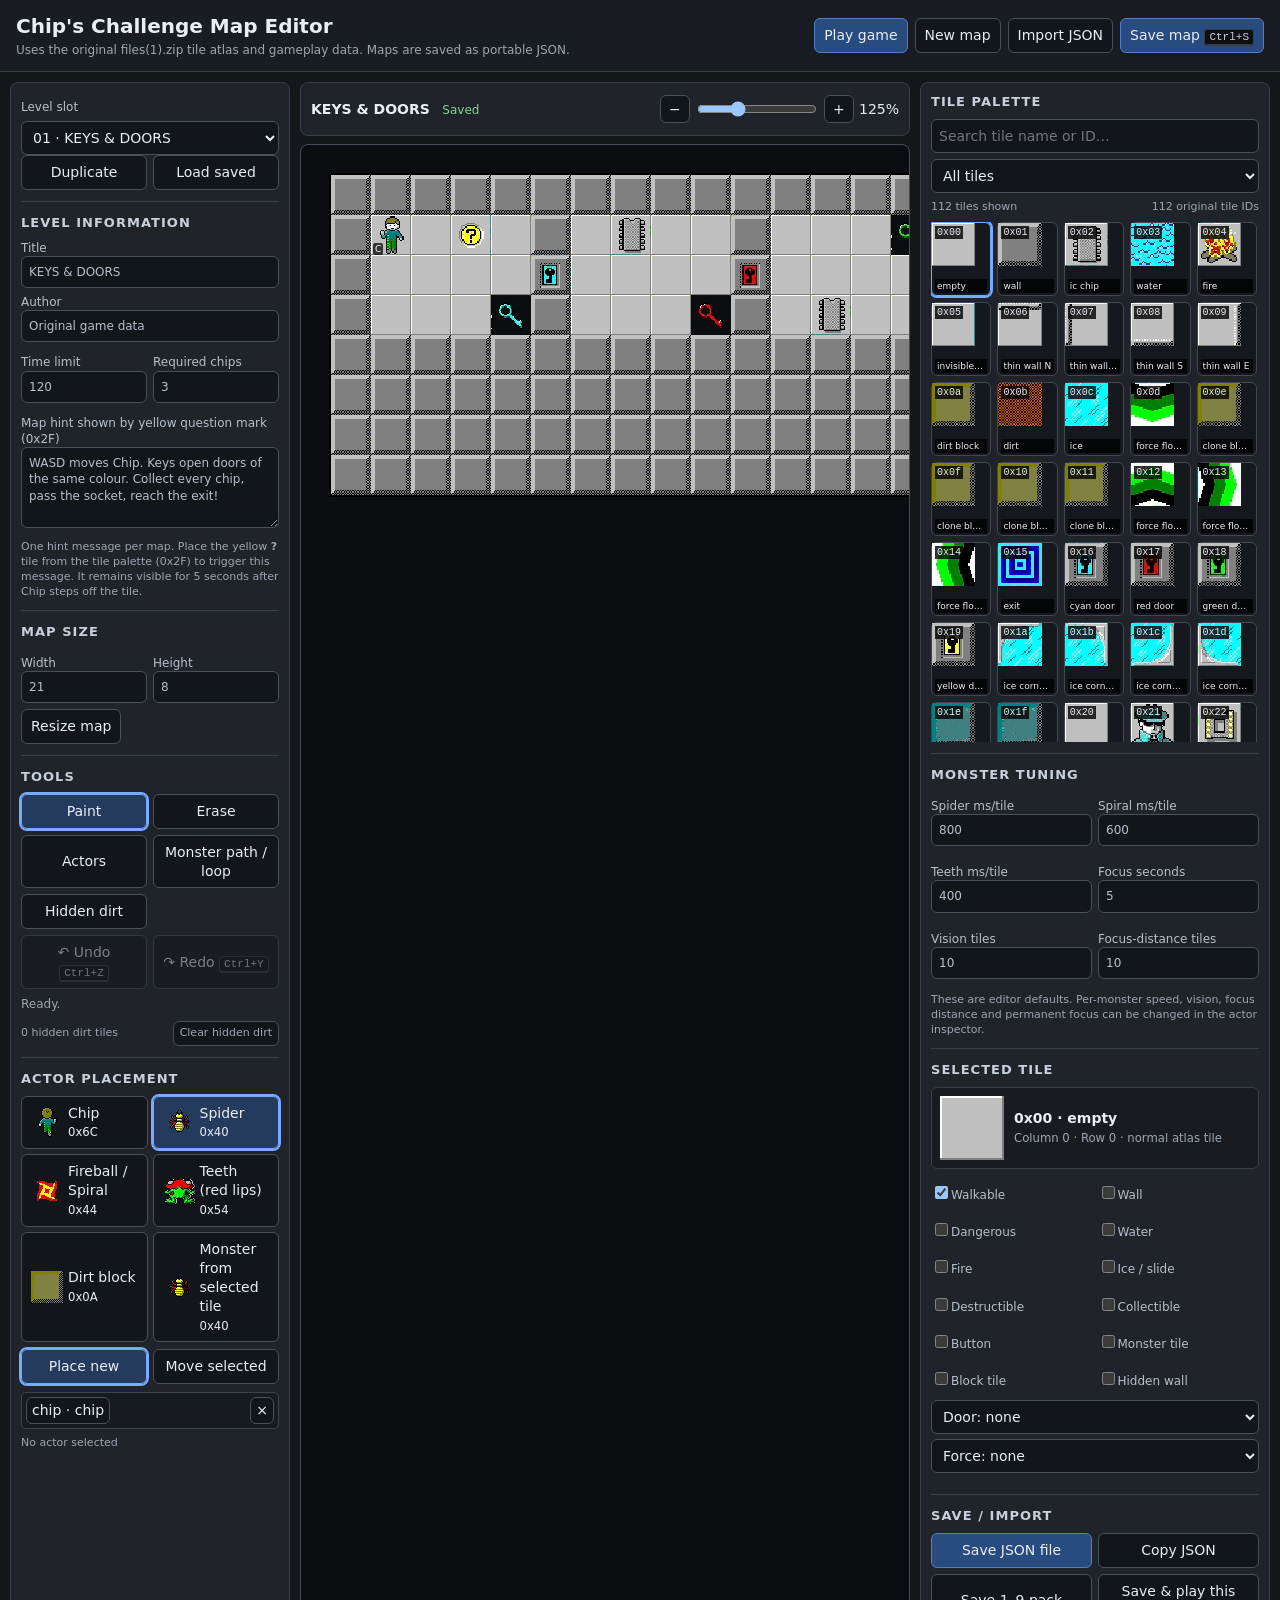
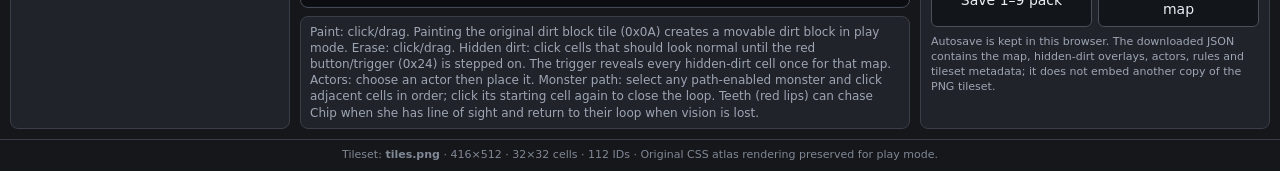
==== editor.html @ 8f987369 "Add files via upload Uploaded the Chip's Challenge Clone project to GitHub." ====
<!doctype html>
<html lang="en">
<head>
<meta charset="utf-8">
<meta name="viewport" content="width=device-width,initial-scale=1">
<title>Chip's Challenge – Map Editor</title>
<link rel="stylesheet" href="css/editor.css">
</head>
<body>
<header class="topbar">
  <div>
    <h1>Chip's Challenge Map Editor</h1>
    <div class="sub">Uses the original files(1).zip tile atlas and gameplay data. Maps are saved as portable JSON.</div>
  </div>
  <div class="top-actions">
    <button id="playGameBtn" class="primary">Play game</button>
    <button id="newBtn">New map</button>
    <button id="importBtn">Import JSON</button>
    <button id="saveBtn" class="primary">Save map <kbd>Ctrl+S</kbd></button>
    <input id="fileInput" type="file" accept=".json,application/json" hidden>
  </div>
</header>

<main class="layout">
  <aside class="left panel">
    <section>
      <label>Level slot</label>
      <select id="slotSelect"></select>
      <div class="row2">
        <button id="duplicateBtn">Duplicate</button>
        <button id="loadSavedBtn">Load saved</button>
      </div>
    </section>
    <section>
      <h2>Level information</h2>
      <label>Title<input id="titleInput"></label>
      <label>Author<input id="authorInput"></label>
      <div class="row2">
        <label>Time limit<input id="timeInput" type="number" min="0" max="999"></label>
        <label>Required chips<input id="chipsInput" type="number" min="0" max="999"></label>
      </div>
      <label>Map hint shown by yellow question mark (0x2F)<textarea id="hintInput" rows="4" placeholder="Example: Collect the keys before opening the red door."></textarea></label>
      <div class="save-note">One hint message per map. Place the yellow <b>?</b> tile from the tile palette (0x2F) to trigger this message. It remains visible for 5 seconds after Chip steps off the tile.</div>
    </section>
    <section>
      <h2>Map size</h2>
      <div class="row2">
        <label>Width<input id="widthInput" type="number" min="5" max="32"></label>
        <label>Height<input id="heightInput" type="number" min="5" max="32"></label>
      </div>
      <button id="resizeBtn">Resize map</button>
    </section>
    <section>
      <h2>Tools</h2>
      <div class="toolgrid">
        <button class="tool active" data-tool="paint">Paint</button>
        <button class="tool" data-tool="erase">Erase</button>
        <button class="tool" data-tool="actor">Actors</button>
        <button class="tool" data-tool="path">Monster path / loop</button>
        <button class="tool" data-tool="hiddenDirt">Hidden dirt</button>
      </div>
      <div class="row2">
        <button id="undoBtn"><span>↶ Undo</span> <kbd>Ctrl+Z</kbd></button>
        <button id="redoBtn"><span>↷ Redo</span> <kbd>Ctrl+Y</kbd></button>
      </div>
      <div id="editStatus" class="status">Ready.</div>
      <div class="hidden-dirt-summary"><span id="hiddenDirtCount">0 hidden dirt tiles</span><button id="clearHiddenDirtBtn">Clear hidden dirt</button></div>
    </section>
    <section>
      <h2>Actor placement</h2>
      <div class="actor-buttons" id="actorButtons"></div>
      <div class="row2">
        <button id="placeNewBtn" class="activeChoice">Place new</button>
        <button id="moveSelectedBtn">Move selected</button>
      </div>
      <div id="actorInspector"></div>
    </section>
  </aside>

  <section class="center">
    <div class="canvas-toolbar">
      <div>
        <strong id="mapTitle">Map</strong>
        <span id="dirtyState" class="saved">Saved</span>
      </div>
      <div class="zoom-control">
        <button id="zoomOut">−</button>
        <input id="zoomRange" type="range" min="0.75" max="2.5" step="0.05" value="1.25">
        <button id="zoomIn">+</button>
        <span id="zoomLabel">125%</span>
      </div>
    </div>
    <div id="mapViewport" class="map-viewport">
      <div id="mapGrid" class="map-grid"></div>
    </div>
    <div class="canvas-help">
      Paint: click/drag. Painting the original dirt block tile (0x0A) creates a movable dirt block in play mode. Erase: click/drag. Hidden dirt: click cells that should look normal until the red button/trigger (0x24) is stepped on. The trigger reveals every hidden-dirt cell once for that map. Actors: choose an actor then place it. Monster path: select any path-enabled monster and click adjacent cells in order; click its starting cell again to close the loop. Teeth (red lips) can chase Chip when she has line of sight and return to their loop when vision is lost.
    </div>
  </section>

  <aside class="right panel">
    <section>
      <h2>Tile palette</h2>
      <div class="palette-tools">
        <input id="paletteSearch" placeholder="Search tile name or ID…">
        <select id="paletteGroup">
          <option value="all">All tiles</option>
          <option value="terrain">Terrain & walls</option>
          <option value="creatures">Creatures</option>
          <option value="items">Keys & power-ups</option>
          <option value="devices">Devices & objects</option>
          <option value="chip">Chip frames</option>
        </select>
      </div>
      <div class="palette-meta"><span id="paletteCount"></span><span>112 original tile IDs</span></div>
      <div id="palette" class="palette"></div>
    </section>
    <section>
      <h2>Monster tuning</h2>
      <div class="save-actions">
        <label>Spider ms/tile <input id="cfgSpider" type="number" min="100" max="2000" value="800"></label>
        <label>Spiral ms/tile <input id="cfgSpiral" type="number" min="100" max="2000" value="600"></label>
        <label>Teeth ms/tile <input id="cfgTeeth" type="number" min="100" max="2000" value="400"></label>
        <label>Focus seconds <input id="cfgFocus" type="number" min="0.25" max="60" step="0.25" value="5"></label>
        <label>Vision tiles <input id="cfgVision" type="number" min="1" max="32" value="10"></label>
        <label>Focus-distance tiles <input id="cfgFocusDistance" type="number" min="1" max="32" value="10"></label>
      </div>
      <div class="save-note">These are editor defaults. Per-monster speed, vision, focus distance and permanent focus can be changed in the actor inspector.</div>
    </section>
    <section>
      <h2>Selected tile</h2>
      <div id="selectedTile" class="selected-card"></div>
      <div id="tileRules" class="rules"></div><div id="monsterQuickAdd" class="quick-add"></div>
    </section>
    <section>
      <h2>Save / import</h2>
      <div class="save-actions">
        <button id="saveDownloadBtn" class="primary">Save JSON file</button>
        <button id="copyBtn">Copy JSON</button>
        <button id="exportPackBtn">Save 1–9 pack</button>
        <button id="playMapBtn">Save & play this map</button>
      </div>
      <div class="save-note">Autosave is kept in this browser. The downloaded JSON contains the map, hidden-dirt overlays, actors, rules and tileset metadata; it does not embed another copy of the PNG tileset.</div>
    </section>
  </aside>
</main>
<footer>Tileset: <b>tiles.png</b> · 416×512 · 32×32 cells · 112 IDs · Original CSS atlas rendering preserved for play mode.</footer>
<script src="js/tiles.js"></script>
<script src="js/levels-data.js"></script>
<script src="js/editor.js"></script>
</body>
</html>
---- css/editor.css ----
*{box-sizing:border-box}
:root{color-scheme:dark;--bg:#15171b;--panel:#20232a;--panel2:#191b20;--line:#3a3e48;--text:#e9edf4;--muted:#9ea5b3;--accent:#78aaff;--good:#7bd88f;--bad:#ff7c7c;--tile:32px;--atlas:url("../tiles.png")}
html,body{margin:0;min-height:100%;background:var(--bg);color:var(--text);font:14px/1.35 system-ui,Segoe UI,Arial,sans-serif}
body{display:flex;flex-direction:column;min-width:1100px}
button,input,select,textarea{font:inherit;color:inherit;background:#12151a;border:1px solid #4a4f59;border-radius:6px}
button{padding:7px 9px;cursor:pointer}button:hover{border-color:#747c8b}button:disabled{opacity:.45;cursor:not-allowed}button.primary{background:#284b80;border-color:#4f7fc9}.activeChoice,.tool.active{outline:2px solid var(--accent);border-color:var(--accent);background:#253b5e}
input,select,textarea{width:100%;padding:7px}textarea{resize:vertical}
kbd{font-size:11px;background:#0d0f13;border:1px solid #373b44;border-bottom-width:2px;border-radius:4px;padding:1px 4px;color:#cbd2dd}
.topbar{height:72px;display:flex;justify-content:space-between;align-items:center;padding:12px 16px;border-bottom:1px solid var(--line);background:#191c22;position:sticky;top:0;z-index:20}.topbar h1{font-size:20px;margin:0}.sub{color:var(--muted);font-size:12px;margin-top:2px}.top-actions{display:flex;gap:7px;align-items:center}
.layout{display:grid;grid-template-columns:280px minmax(520px,1fr) 350px;gap:10px;padding:10px;min-height:calc(100vh - 110px)}.panel{background:var(--panel);border:1px solid var(--line);border-radius:8px;padding:10px;overflow:auto}.panel section{border-bottom:1px solid var(--line);padding-bottom:11px;margin-bottom:12px}.panel section:last-child{border-bottom:0}.panel h2{font-size:13px;text-transform:uppercase;letter-spacing:.08em;margin:0 0 8px;color:#c8d0dd}.panel label{display:block;font-size:12px;color:#b7bfcc;margin:6px 0}.row2{display:grid;grid-template-columns:1fr 1fr;gap:6px}.toolgrid{display:grid;grid-template-columns:1fr 1fr;gap:6px;margin-bottom:6px}.status{font-size:12px;color:var(--muted);margin-top:7px;min-height:18px}.status.dirty{color:#ffd166}.status.good{color:var(--good)}
.center{display:flex;flex-direction:column;min-width:0}.canvas-toolbar{display:flex;justify-content:space-between;align-items:center;background:var(--panel);border:1px solid var(--line);border-radius:8px;padding:8px 10px;margin-bottom:8px}.canvas-toolbar strong{margin-right:8px}.saved{color:var(--good);font-size:12px}.dirtyState.dirty{color:#ffd166}.zoom-control{display:flex;align-items:center;gap:5px}.zoom-control input{width:120px}.zoom-control button{width:30px;padding:4px}
.map-viewport{flex:1;min-height:500px;overflow:auto;background:#0b0d10;border:1px solid #444a55;border-radius:8px;padding:30px;box-shadow:inset 0 0 0 1px #101217}.map-grid{display:grid;grid-template-columns:repeat(var(--cols),calc(32px*var(--zoom)));grid-auto-rows:calc(32px*var(--zoom));width:max-content;height:max-content;box-shadow:0 0 0 2px #000}.map-cell{width:calc(32px*var(--zoom));height:calc(32px*var(--zoom));position:relative;padding:0;border:0;border-radius:0;background:none;overflow:hidden;touch-action:none}.map-cell:hover{box-shadow:inset 0 0 0 2px #ffffff99;z-index:2}.canvas-help{background:var(--panel);border:1px solid var(--line);border-radius:8px;padding:7px 9px;margin-top:8px;color:var(--muted);font-size:12px}
.etile{position:absolute;left:0;top:0;width:calc(32px*var(--z));height:calc(32px*var(--z));image-rendering:pixelated;background-image:var(--atlas);background-repeat:no-repeat;background-size:calc(416px*var(--z)) calc(512px*var(--z));background-position:calc(var(--c)*-32px*var(--z)) calc(var(--r)*-32px*var(--z))}.etile.sprite{mask-image:var(--atlas);-webkit-mask-image:var(--atlas);mask-mode:luminance;-webkit-mask-mode:luminance;mask-repeat:no-repeat;-webkit-mask-repeat:no-repeat;mask-size:calc(416px*var(--z)) calc(512px*var(--z));-webkit-mask-size:calc(416px*var(--z)) calc(512px*var(--z));mask-position:calc((var(--c) + 6)*-32px*var(--z)) calc(var(--r)*-32px*var(--z));-webkit-mask-position:calc((var(--c) + 6)*-32px*var(--z)) calc(var(--r)*-32px*var(--z))}
.actor-overlay{position:absolute;left:0;top:0;width:100%;height:100%;pointer-events:auto;filter:drop-shadow(0 1px 1px #000)}.selected-actor{outline:2px solid #fff;z-index:4}.actor-label{position:absolute;left:2px;bottom:0;background:#000b;color:#fff;font-size:9px;padding:0 2px;border-radius:2px;pointer-events:none}.path-dot{position:absolute;inset:3px;display:grid;place-items:center;border-radius:50%;background:#2f80eddd;border:1px solid #fff;color:#fff;font-size:10px;font-weight:700;pointer-events:none}.path-dot.closed{background:#21a365dd}
.palette-meta{display:flex;justify-content:space-between;color:var(--muted);font-size:11px;margin:7px 0}.palette-tools{display:grid;gap:6px}.palette{display:grid;grid-template-columns:repeat(5,1fr);gap:6px;max-height:520px;overflow:auto;padding-right:2px}.palette-btn{position:relative;min-width:0;height:74px;padding:2px;background:#15181d;border:1px solid #424750}.palette-btn.selected{outline:2px solid var(--accent);border-color:var(--accent)}.palette-btn .preview{--z:1.35}.palette-btn .id{position:absolute;left:3px;top:3px;background:#000c;font:10px monospace;padding:1px 2px}.palette-btn .name{position:absolute;left:3px;right:3px;bottom:2px;background:#000c;padding:1px 2px;font-size:9px;white-space:nowrap;overflow:hidden;text-overflow:ellipsis;text-align:left}
.selected-card{display:flex;gap:10px;align-items:center;background:var(--panel2);border:1px solid var(--line);border-radius:6px;padding:8px;min-height:62px}.selected-preview{position:relative;width:64px;height:64px;flex:none}.selected-preview .etile{--z:2}.selected-card .tile-text{min-width:0}.selected-card strong{display:block}.selected-card small{color:var(--muted)}.rules{display:grid;grid-template-columns:1fr 1fr;gap:5px;margin-top:8px}.rule-check{display:flex;align-items:center;gap:6px;font-size:11px}.rule-check input{width:auto}.rules select{grid-column:1/-1}.thin-wrap{grid-column:1/-1;display:grid;grid-template-columns:repeat(4,1fr);gap:4px}
.actor-buttons{display:grid;grid-template-columns:1fr 1fr;gap:5px;margin-bottom:7px}.actor-btn{display:flex;align-items:center;gap:5px;text-align:left}.actor-btn .mini{position:relative;width:32px;height:32px;flex:none}.actor-list{display:grid;gap:4px;margin-top:8px}.actor-row{display:flex;align-items:center;justify-content:space-between;gap:5px;background:#171a20;border:1px solid #3d424c;border-radius:5px;padding:4px}.actor-row.selected{outline:2px solid var(--accent)}.actor-row button{padding:3px 5px}.inspector-title{font-size:11px;color:var(--muted);margin-top:7px}
.save-actions{display:grid;grid-template-columns:1fr 1fr;gap:6px}.save-note{margin-top:8px;color:var(--muted);font-size:11px}.inspector-grid{display:grid;grid-template-columns:1fr 1fr;gap:5px}.inspector-grid label{margin:0}.full{grid-column:1/-1}footer{padding:8px 12px;color:#808895;font-size:11px;border-top:1px solid var(--line);text-align:center}

.quick-add{margin-top:10px;display:flex;flex-wrap:wrap;gap:8px}
.quick-add button{width:100%}
.path-tools{display:grid;grid-template-columns:1fr 1fr;gap:8px;margin-top:8px}
.path-note{font-size:12px;line-height:1.35;opacity:.82;margin-top:6px}
.actor-row small{opacity:.75}

.hidden-dirt-dot{position:absolute;right:2px;top:2px;min-width:16px;height:16px;display:grid;place-items:center;background:#b51f1fdd;color:#fff;border:1px solid #fff;border-radius:3px;font:bold 10px/1 system-ui;z-index:5;pointer-events:none}.hidden-dirt-summary{display:flex;justify-content:space-between;align-items:center;gap:8px;margin-top:7px;color:var(--muted);font-size:11px}.hidden-dirt-summary button{padding:4px 6px}
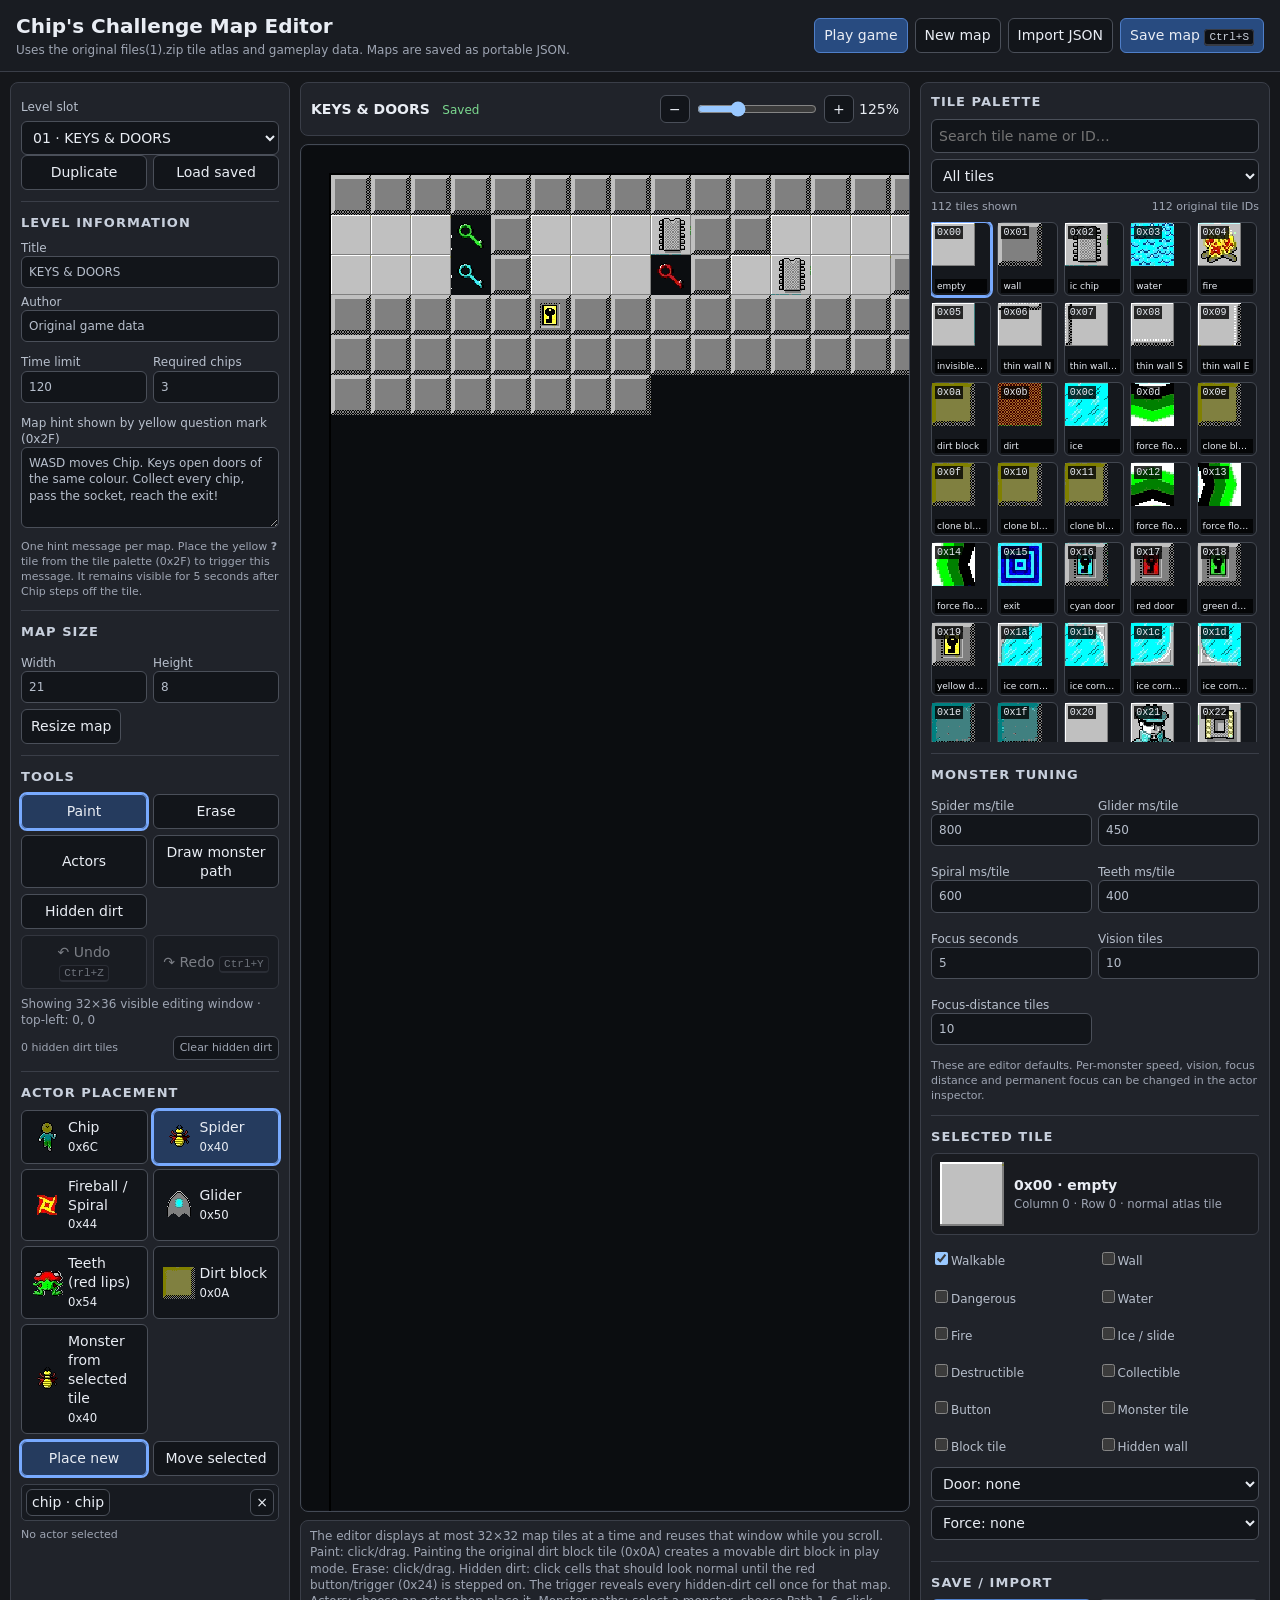
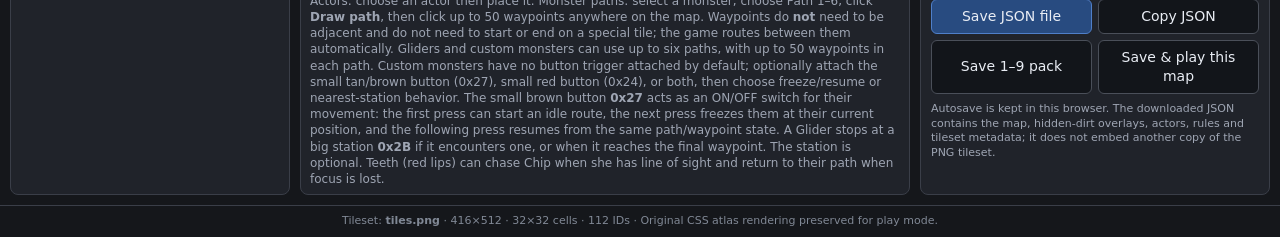
==== commit 1c425fc0: "Add files via upload New version, this will be the long term support version." ====
--- a/editor.html
+++ b/editor.html
@@ -45,8 +45,8 @@
     <section>
       <h2>Map size</h2>
       <div class="row2">
-        <label>Width<input id="widthInput" type="number" min="5" max="32"></label>
-        <label>Height<input id="heightInput" type="number" min="5" max="32"></label>
+        <label>Width<input id="widthInput" type="number" min="5" max="992"></label>
+        <label>Height<input id="heightInput" type="number" min="5" max="992"></label>
       </div>
       <button id="resizeBtn">Resize map</button>
     </section>
@@ -56,7 +56,7 @@
         <button class="tool active" data-tool="paint">Paint</button>
         <button class="tool" data-tool="erase">Erase</button>
         <button class="tool" data-tool="actor">Actors</button>
-        <button class="tool" data-tool="path">Monster path / loop</button>
+        <button class="tool" data-tool="path">Draw monster path</button>
         <button class="tool" data-tool="hiddenDirt">Hidden dirt</button>
       </div>
       <div class="row2">
@@ -91,10 +91,12 @@
       </div>
     </div>
     <div id="mapViewport" class="map-viewport">
-      <div id="mapGrid" class="map-grid"></div>
+      <div id="mapStage" class="map-stage">
+        <div id="mapGrid" class="map-grid"></div>
+      </div>
     </div>
     <div class="canvas-help">
-      Paint: click/drag. Painting the original dirt block tile (0x0A) creates a movable dirt block in play mode. Erase: click/drag. Hidden dirt: click cells that should look normal until the red button/trigger (0x24) is stepped on. The trigger reveals every hidden-dirt cell once for that map. Actors: choose an actor then place it. Monster path: select any path-enabled monster and click adjacent cells in order; click its starting cell again to close the loop. Teeth (red lips) can chase Chip when she has line of sight and return to their loop when vision is lost.
+      The editor displays at most 32×32 map tiles at a time and reuses that window while you scroll. Paint: click/drag. Painting the original dirt block tile (0x0A) creates a movable dirt block in play mode. Erase: click/drag. Hidden dirt: click cells that should look normal until the red button/trigger (0x24) is stepped on. The trigger reveals every hidden-dirt cell once for that map. Actors: choose an actor then place it. Monster paths: select a monster, choose Path 1–6, click <b>Draw path</b>, then click up to 50 waypoints anywhere on the map. Waypoints do <b>not</b> need to be adjacent and do not need to start or end on a special tile; the game routes between them automatically. Gliders and custom monsters can use up to six paths, with up to 50 waypoints in each path. Custom monsters have no button trigger attached by default; optionally attach the small tan/brown button (0x27), small red button (0x24), or both, then choose freeze/resume or nearest-station behavior. The small brown button <b>0x27</b> acts as an ON/OFF switch for their movement: the first press can start an idle route, the next press freezes them at their current position, and the following press resumes from the same path/waypoint state. A Glider stops at a big station <b>0x2B</b> if it encounters one, or when it reaches the final waypoint. The station is optional. Teeth (red lips) can chase Chip when she has line of sight and return to their path when focus is lost.
     </div>
   </section>
 
@@ -119,6 +121,7 @@
       <h2>Monster tuning</h2>
       <div class="save-actions">
         <label>Spider ms/tile <input id="cfgSpider" type="number" min="100" max="2000" value="800"></label>
+        <label>Glider ms/tile <input id="cfgGlider" type="number" min="100" max="2000" value="450"></label>
         <label>Spiral ms/tile <input id="cfgSpiral" type="number" min="100" max="2000" value="600"></label>
         <label>Teeth ms/tile <input id="cfgTeeth" type="number" min="100" max="2000" value="400"></label>
         <label>Focus seconds <input id="cfgFocus" type="number" min="0.25" max="60" step="0.25" value="5"></label>
